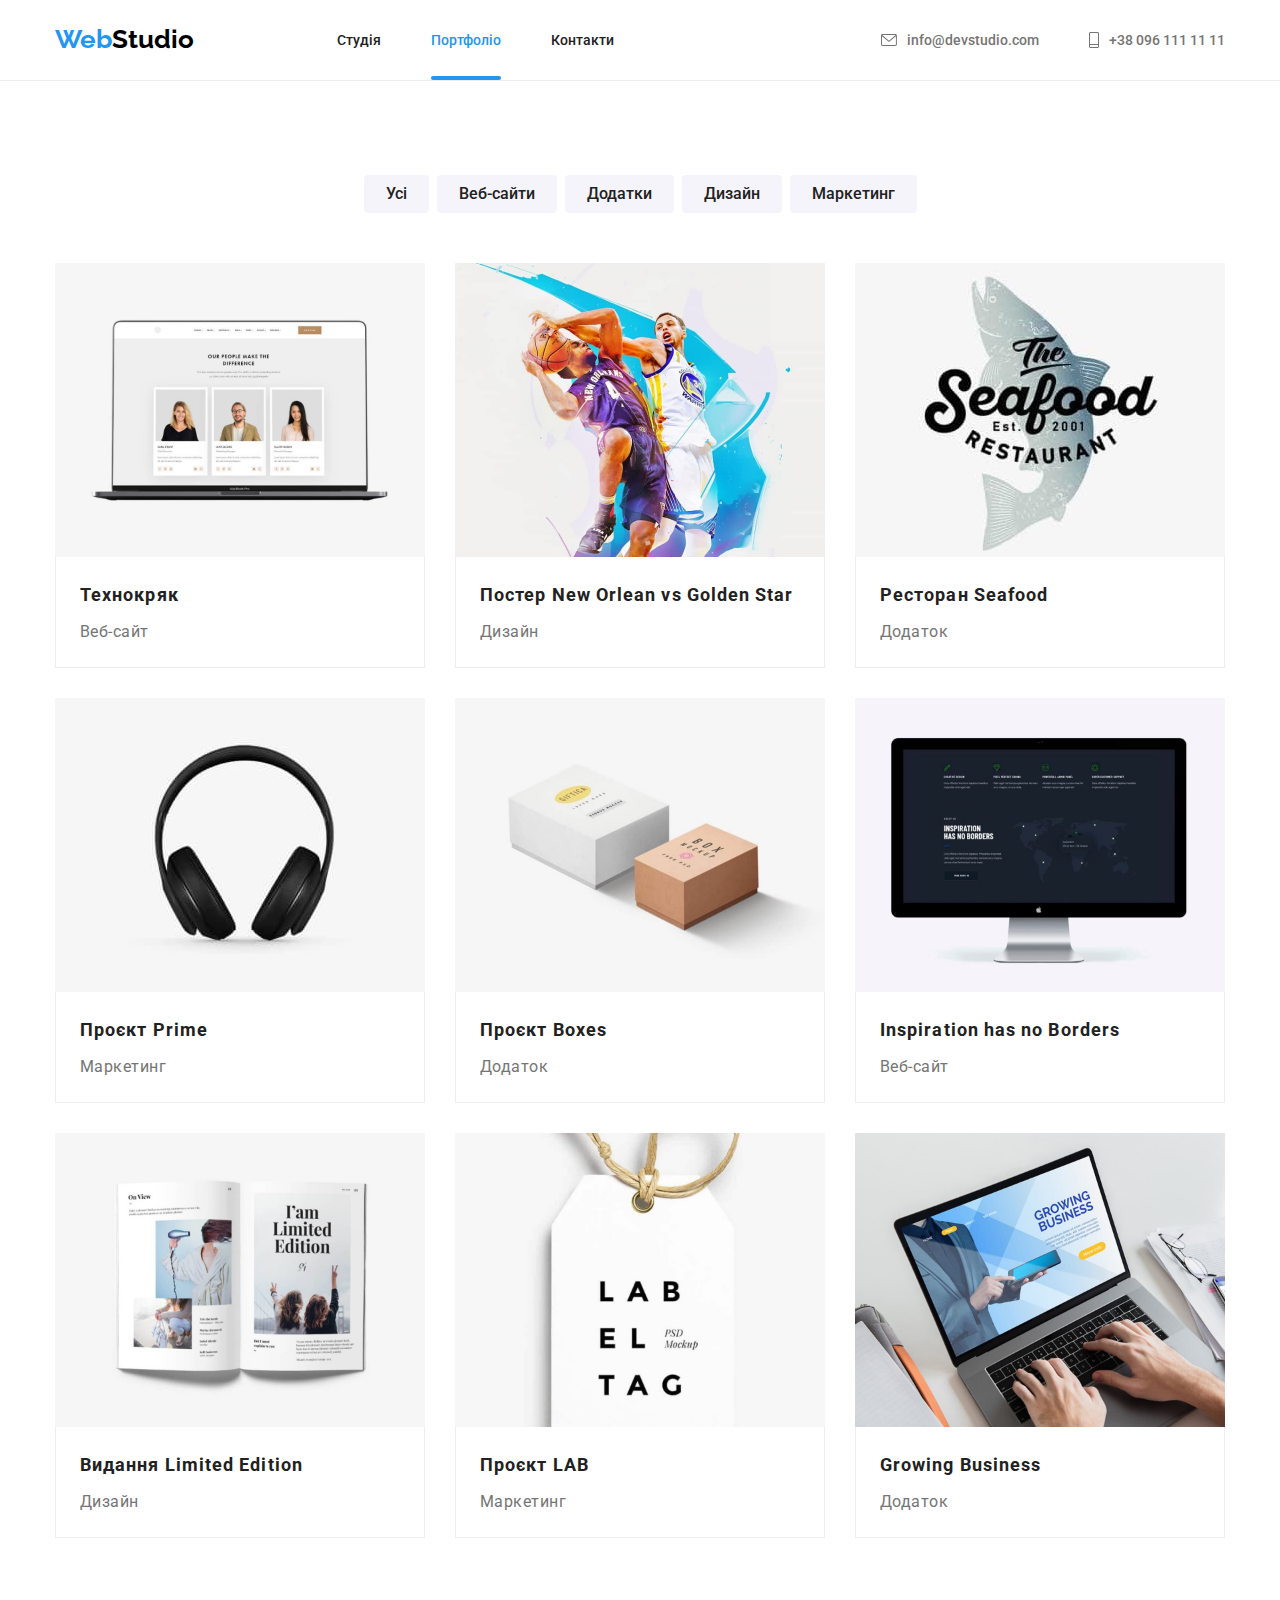
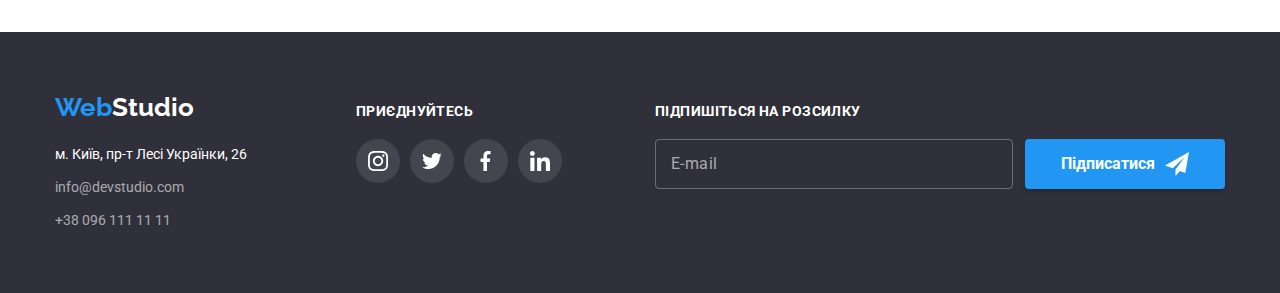
==== portfolio.html @ 1f41b93c "Initial commit" ====
<!DOCTYPE html>
<html lang="uk">
  <head>
    <meta charset="UTF-8" />
    <meta http-equiv="X-UA-Compatible" content="IE=edge" />
    <meta name="viewport" content="width=device-width, initial-scale=1.0" />
    <title>Портфоліо</title>
    <!-- шрифти -->
    <link rel="preconnect" href="https://fonts.googleapis.com" />
    <link rel="preconnect" href="https://fonts.gstatic.com" crossorigin />
    <link
      href="https://fonts.googleapis.com/css2?family=Raleway:wght@700&family=Roboto:wght@400;500;700;900&display=swap"
      rel="stylesheet"
    />
    <!-- нормалізатор -->
    <link
      rel="stylesheet"
      href="https://cdnjs.cloudflare.com/ajax/libs/modern-normalize/1.1.0/modern-normalize.min.css"
    />
    <!-- стилі -->
    <link rel="stylesheet" href="./css/styles.css" />
  </head>
  <body>
    <header class="top-line">
      <div class="container mein-line">
        <nav class="nav-sector">
          <a class="link logo-link" href="./index.html"><span class="logo">Web</span>Studio</a>
          <ul class="site-nav list">
            <li class="item"><a class="link connect" href="./index.html">Студія</a></li>
            <li class="item">
              <a class="link connect current" href="./portfolio.html">Портфоліо</a>
            </li>
            <li class="item"><a class="link connect" href="#">Контакти</a></li>
          </ul>
        </nav>
        <ul class="contact list">
          <li class="item">
            <a class="link connect" href="mailto:info@devstudio.com">
              <svg class="icon" width="16" height="12">
                <use href="./images/icons.svg#envelope"></use></svg
              >info@devstudio.com
            </a>
          </li>
          <li class="item">
            <a class="link connect" href="tel:+380961111111">
              <svg class="icon" width="10" height="16">
                <use href="./images/icons.svg#phone"></use></svg
              >+38 096 111 11 11</a
            >
          </li>
        </ul>
      </div>
    </header>
    <main>
      <div class="container">
        <section class="section">
          <!--невидимий заголовок-->
          <h1 class="visually-hidden">Приклади робіт</h1>
          <!--фільтри робіт-->
          <ul class="list btn-line">
            <li class="list-btn">
              <button class="button button-filter" type="button">Усі</button>
            </li>
            <li class="list-btn">
              <button class="button button-filter" type="button">Веб-сайти</button>
            </li>
            <li class="list-btn">
              <button class="button button-filter" type="button">Додатки</button>
            </li>
            <li class="list-btn">
              <button class="button button-filter" type="button">Дизайн</button>
            </li>
            <li class="list-btn">
              <button class="button button-filter" type="button">Маркетинг</button>
            </li>
          </ul>
          <ul class="list portfolio">
            <li class="portfolio-box">
              <a class="link" href="http://" target="_blank" rel="noopener noreferrer nofollow">
                <div class="cover">
                  <div class="overlay">
                    <p class="job-description">
                      Ресурс пропонує комплексні пропозиції з різним рівнем функціоналу та сервісів.
                      Все це дозволить відвідувачу отримати вичерпні відомості про компанію чи
                      приватну особу.
                    </p>
                  </div>
                  <img
                    class="image"
                    src="./images/portfolio/img-8.jpeg"
                    alt="відкрита веб-сторінка на ноутбуці"
                    width="370"
                    height="294"
                  />
                </div>
                <div class="text-content">
                  <h3 class="box-subtitle">Технокряк</h3>
                  <p class="desc">Веб-сайт</p>
                </div>
              </a>
            </li>
            <li class="portfolio-box">
              <a class="link" href="http://" target="_blank" rel="noopener noreferrer nofollow">
                <div class="cover">
                  <div class="overlay">
                    <p class="job-description">
                      Ресурс пропонує комплексні пропозиції з різним рівнем функціоналу та сервісів.
                      Все це дозволить відвідувачу отримати вичерпні відомості про компанію чи
                      приватну особу.
                    </p>
                  </div>
                  <img
                    class="image"
                    src="./images/portfolio/img-9.jpeg"
                    alt="Два гравця баскетболу у грі"
                    width="370"
                    height="294"
                  />
                </div>
                <div class="text-content">
                  <h3 class="box-subtitle">
                    Постер <span lang="en">New Orlean vs Golden Star</span>
                  </h3>
                  <p class="desc">Дизайн</p>
                </div>
              </a>
            </li>
            <li class="portfolio-box">
              <a class="link" href="http://" target="_blank" rel="noopener noreferrer nofollow">
                <div class="cover">
                  <div class="overlay">
                    <p class="job-description">
                      Ресурс пропонує комплексні пропозиції з різним рівнем функціоналу та сервісів.
                      Все це дозволить відвідувачу отримати вичерпні відомості про компанію чи
                      приватну особу.
                    </p>
                  </div>
                  <img
                    class="image"
                    src="./images/portfolio/img-10.jpeg"
                    alt="логотип ресторану морська їжа з малюнком риби"
                    width="370"
                    height="294"
                  />
                </div>
                <div class="text-content">
                  <h3 class="box-subtitle">Ресторан <span lang="en">Seafood</span></h3>
                  <p class="desc">Додаток</p>
                </div>
              </a>
            </li>
            <li class="portfolio-box">
              <a class="link" href="http://" target="_blank" rel="noopener noreferrer nofollow">
                <div class="cover">
                  <div class="overlay">
                    <p class="job-description">
                      Ресурс пропонує комплексні пропозиції з різним рівнем функціоналу та сервісів.
                      Все це дозволить відвідувачу отримати вичерпні відомості про компанію чи
                      приватну особу.
                    </p>
                  </div>
                  <img
                    class="image"
                    src="./images/portfolio/img-11.jpeg"
                    alt="Навушники"
                    width="370"
                    height="294"
                  />
                </div>
                <div class="text-content">
                  <h3 class="box-subtitle">Проєкт <span lang="en">Prime</span></h3>
                  <p class="desc">Маркетинг</p>
                </div>
              </a>
            </li>
            <li class="portfolio-box">
              <a class="link" href="http://" target="_blank" rel="noopener noreferrer nofollow">
                <div class="cover">
                  <div class="overlay">
                    <p class="job-description">
                      Ресурс пропонує комплексні пропозиції з різним рівнем функціоналу та сервісів.
                      Все це дозволить відвідувачу отримати вичерпні відомості про компанію чи
                      приватну особу.
                    </p>
                  </div>
                  <img
                    class="image"
                    src="./images/portfolio/img-12.jpeg"
                    alt="дві коробки"
                    width="370"
                    height="294"
                  />
                </div>

                <div class="text-content">
                  <h3 class="box-subtitle">Проєкт <span lang="en">Boxes</span></h3>
                  <p class="desc">Додаток</p>
                </div>
              </a>
            </li>
            <li class="portfolio-box">
              <a class="link" href="http://" target="_blank" rel="noopener noreferrer nofollow">
                <div class="cover">
                  <div class="overlay">
                    <p class="job-description">
                      Ресурс пропонує комплексні пропозиції з різним рівнем функціоналу та сервісів.
                      Все це дозволить відвідувачу отримати вичерпні відомості про компанію чи
                      приватну особу.
                    </p>
                  </div>
                  <img
                    class="image"
                    src="./images/portfolio/img-13.jpeg"
                    alt="сторінка веб-сайту на моніторі"
                    width="370"
                    height="294"
                  />
                </div>

                <div class="text-content">
                  <h3 class="box-subtitle" lang="en">Inspiration has no Borders</h3>
                  <p class="desc">Веб-сайт</p>
                </div>
              </a>
            </li>
            <li class="portfolio-box">
              <a class="link" href="http://" target="_blank" rel="noopener noreferrer nofollow">
                <div class="cover">
                  <div class="overlay">
                    <p class="job-description">
                      Ресурс пропонує комплексні пропозиції з різним рівнем функціоналу та сервісів.
                      Все це дозволить відвідувачу отримати вичерпні відомості про компанію чи
                      приватну особу.
                    </p>
                  </div>
                  <img
                    class="image"
                    src="./images/portfolio/img-14.jpeg"
                    alt="книга, лимітоване видавництво"
                    width="370"
                    height="294"
                  />
                </div>

                <div class="text-content">
                  <h3 class="box-subtitle">Видання <span lang="en">Limited Edition</span></h3>
                  <p class="desc">Дизайн</p>
                </div>
              </a>
            </li>
            <li class="portfolio-box">
              <a class="link" href="http://" target="_blank" rel="noopener noreferrer nofollow">
                <div class="cover">
                  <div class="overlay">
                    <p class="job-description">
                      Ресурс пропонує комплексні пропозиції з різним рівнем функціоналу та сервісів.
                      Все це дозволить відвідувачу отримати вичерпні відомості про компанію чи
                      приватну особу.
                    </p>
                  </div>
                  <img
                    class="image"
                    src="./images/portfolio/img-15.jpeg"
                    alt="Лейбл магазину"
                    width="370"
                    height="294"
                  />
                </div>

                <div class="text-content">
                  <h3 class="box-subtitle">Проєкт <span lang="en">LAB</span></h3>
                  <p class="desc">Маркетинг</p>
                </div>
              </a>
            </li>
            <li class="portfolio-box">
              <a class="link" href="http://" target="_blank" rel="noopener noreferrer nofollow">
                <div class="cover">
                  <div class="overlay">
                    <p class="job-description">
                      Ресурс пропонує комплексні пропозиції з різним рівнем функціоналу та сервісів.
                      Все це дозволить відвідувачу отримати вичерпні відомості про компанію чи
                      приватну особу.
                    </p>
                  </div>
                  <img
                    class="image"
                    src="./images/portfolio/img-16.jpeg"
                    alt="Людина працюе за ноутбуком"
                    width="370"
                    height="294"
                  />
                </div>
                <div class="text-content">
                  <h3 class="box-subtitle" lang="en">Growing Business</h3>
                  <p class="desc">Додаток</p>
                </div>
              </a>
            </li>
          </ul>
        </section>
      </div>
    </main>
    <footer class="page-footer">
      <div class="container footer-conteiner">
        <div class="footer-link">
          <a class="link logo-link logo-footer" href="./index.html"
            ><span class="logo">Web</span>Studio</a
          >
          <address>
            <ul class="list address">
              <li class="address-item">
                <a
                  class="link reach"
                  href="https://goo.gl/maps/CPtrU1FHBa2aNyZL9"
                  target="_blank"
                  rel="noopener noreferrer nofollow"
                  >м. Київ, пр-т Лесі Українки, 26</a
                >
              </li>
              <li class="address-item">
                <a class="link connect contact-address" href="mailto:info@devstudio.com"
                  >info@devstudio.com</a
                >
              </li>
              <li class="address-item">
                <a class="link connect contact-address" href="tel:+380961111111"
                  >+38 096 111 11 11</a
                >
              </li>
            </ul>
          </address>
        </div>
        <div class="social-bloc">
          <p class="welcome-text"><strong>приєднуйтесь</strong></p>
          <ul class="list social-links">
            <li class="item social-item">
              <a class="link social-link welcome-link" href="#" aria-label="instagram">
                <svg class="icon">
                  <use href="./images/icons.svg#instagram"></use>
                </svg>
              </a>
            </li>
            <li class="item social-item">
              <a class="link social-link welcome-link" href="#" aria-label="twitter">
                <svg class="icon">
                  <use href="./images/icons.svg#twitter"></use>
                </svg>
              </a>
            </li>
            <li class="item social-item">
              <a class="link social-link welcome-link" href="#" aria-label="facebook">
                <svg class="icon">
                  <use href="./images/icons.svg#facebook"></use>
                </svg>
              </a>
            </li>
            <li class="item social-item">
              <a class="link social-link welcome-link" href="#" aria-label="linkedin">
                <svg class="icon">
                  <use href="./images/icons.svg#linkedin"></use>
                </svg>
              </a>
            </li>
          </ul>
        </div>
        <div class="subscribe">
          <p class="welcome-text"><strong>Підпишіться на розсилку</strong></p>
          <form class="form-footer js-speaker-form">
            <input type="email" class="form-input-footer" name="email" id="mail" />
            <label for="mail" class="form-label-footer">E-mail</label>
            <button class="button button-hero btn-submit" type="submit">
              Підписатися<svg class="icon" width="24" height="24">
                <use href="./images/icons.svg#send"></use>
              </svg>
            </button>
          </form>
        </div>
      </div>
    </footer>
  </body>
</html>
---- css/styles.css ----
:root {
  /* шрифти */
  --font-family-primary: "Roboto", sans-serif;
  --font-weight-more: 700;
  --font-weight-less: 500;
  --font-size-more: 16px;
  --font-size-less: 14px;
  /* колор */
  --color-primary: #757575;
  --color-secondary: #212121;
  --color-brand: #2f303a;
  --color-img-overlay: rgba(47, 48, 58, 0.4);
  --color-accent: #2196f3;
  --top-line-bg: #ffffff;
  --color-background: #ffffff;
  --color-background-light: #f5f4fa;
  --color-logo: #000000;
  --color-logo-footer: #ffffff;
  --color-hero: #ffffff;
  --color-white: #ffffff;
  --color-activ-btn: #188ce8;
  --color-header-border: #ececec;
  --color-border-box: #eeeeee;
  --color-icon: #afb1b8;
  --color-contact-tooter: rgba(255, 255, 255, 0.6);
  /* анімація */
  --color-background-box: rgba(33, 150, 243, 0.9);
  --timing-function: cubic-bezier(0.4, 0, 0.2, 1);
  /*  */
  --fill-icon-dark: #212121;
}
/* спадкодавець */
body {
  background-color: var(--color-background);
  color: var(--color-primary);
  font-family: var(--font-family-primary);
  margin: 0;
}

/* скидання властивості стилей */
.list {
  list-style: none;
  padding: 0;
  margin: 0;
}

.image {
  display: block;
  max-width: 100%;
  height: auto;
}

.link {
  text-decoration: none;
}

/* кнопка загальні властивості */
.button {
  border: none;
  margin-top: 0;
  margin-bottom: 0;
  cursor: pointer;
  border-radius: 4px;
  font-family: inherit;
  font-size: var(--font-size-more);
}

/* Порядок оформлення стилів:
1. Позиціювання єлементів
2. Блочна модель (геометрія)
3. Кольор та текст
4. Ефекти (аніації, переходи) */

/* Оформлення блоків */
.container {
  width: 1200px;
  margin-left: auto;
  margin-right: auto;
  padding: 0 15px;
}

/* heder */
.top-line {
  background-color: var(--top-line-bg);
  border-bottom: 1px solid var(--color-header-border);
}

/*logo*/
.logo {
  color: var(--color-accent);
}

.logo-link {
  margin-right: 93px;
  color: var(--color-logo);
  font-family: "Raleway", sans-serif;
  font-weight: 700;
  font-size: 26px;
  line-height: 1.2;
  text-decoration: none;
}

/*  header */
.mein-line {
  display: flex;
}
/* Site nav*/
.nav-sector {
  display: flex;
  align-items: center;
  gap: 50px;
}
.site-nav {
  display: flex;
  gap: 50px;
}

.site-nav .connect {
  display: block;
  padding: 32px 0;
  color: var(--color-secondary);
  font-weight: var(--font-weight-less);
  font-size: var(--font-size-less);
  line-height: 1.143;
}

.connect {
  transition: color 250ms var(--timing-function);
}

.site-nav .connect:hover,
.site-nav .connect:focus {
  color: var(--color-accent);
}

.site-nav .connect.current {
  color: var(--color-accent);
}
.site-nav .item {
  text-decoration: unset;
  text-decoration-line: var(--color-accent);
}
/*contact*/
.contact {
  display: flex;
  margin-left: auto;
  gap: 50px;
}

.current {
  position: relative;
}

.current::after {
  content: "";
  position: absolute;
  left: 0;
  bottom: 0;
  display: block;
  width: 100%;
  height: 4px;
  border-radius: 2px;
  background-color: var(--color-accent);
}

/* Мейл. тел. */
.contact .connect {
  display: flex;
  padding: 32px 0;
  gap: 10px;
  color: var(--color-primary);
  font-weight: var(--font-weight-less);
  font-size: var(--font-size-less);
  fill: currentColor;
  line-height: 1.143;
}

.contact .connect:hover,
.contact .connect:focus {
  color: var(--color-accent);
}

/* іконки мейл. тел. */
.connect .icon {
  align-self: center;
}

/* hero */
.hero {
  text-align: center;
  padding-top: 200px;
  padding-bottom: 200px;
  max-width: 1600px;
  margin: 0 auto;
  background-color: var(--color-brand);
  background-image: linear-gradient(to right, var(--color-img-overlay), var(--color-img-overlay)),
    url(../images/studio/Img-team.jpeg);
  background-repeat: no-repeat;
  background-size: cover;
  background-position: center;
}

.hero-title {
  margin: 0 auto;
  margin-bottom: 30px;
  text-transform: uppercase;
  text-align: center;
  letter-spacing: 0.06em;
  width: 696px;
  color: var(--color-hero);
  font-weight: 900;
  font-size: 44px;
  line-height: 1.364;
}

.button-hero {
  padding: 10px 32px;
  min-width: 216px;
  align-items: center;
  text-align: center;
  color: var(--color-white);
  background-color: var(--color-accent);
  box-shadow: 0px 4px 4px rgba(0, 0, 0, 0.15);
  font-weight: var(--font-weight-more);
  line-height: 1.9;

  transition: background-color 250ms var(--timing-function);
}
/* активна кнопка в герої*/
.button-hero:hover,
.button-hero:focus {
  background-color: var(--color-activ-btn);
  box-shadow: 0px 4px 4px rgba(0, 0, 0, 0.15);
}
/* section */
.section {
  padding-top: 94px;
  padding-bottom: 94px;
}

/* переваги студії */
.merit {
  display: flex;
  max-width: 1170px;
  height: 248px;
  gap: 30px;
}

.visually-hidden {
  position: absolute;
  white-space: nowrap;
  width: 1px;
  height: 1px;
  overflow: hidden;
  border: 0;
  padding: 0;
  clip: rect(0 0 0 0);
  clip-path: inset(50%);
  margin: -1px;
}

.list-merit {
  width: 270px;
}

.thumb {
  display: flex;
  align-items: center;
  justify-content: center;
  height: 120px;
  background-color: var(--color-background-light);
  border-radius: 4px;
  margin-bottom: 30px;
}

.section-subtitle {
  margin-top: 0px;
  margin-bottom: 10px;
  text-align: center;

  color: var(--color-secondary);
  font-weight: var(--font-weight-more);
  font-size: var(--font-size-less);
  line-height: 1.143;
}

.member {
  margin-bottom: 30px;
}

/* чим ми займаемося */
.section-work {
  padding-top: 0;
}
.section-title {
  margin-top: 0;
  margin-bottom: 50px;
  text-align: center;
  color: var(--color-secondary);
  font-weight: var(--font-weight-more);
  font-size: 36px;
  line-height: 1.2;
}

.work {
  display: flex;
  gap: 30px;
}
.work-foto {
  position: relative;
}

.work-overley {
  position: absolute;
  bottom: 0;
  right: 0;
  width: 100%;
  height: 70px;

  background: rgba(47, 48, 58, 0.8);
}

.work-subtitle {
  padding: 27px 0;
  margin: 0;
  color: var(--color-white);
  font-size: var(--font-size-less);
  line-height: 1.143;
  letter-spacing: 0.03em;
  text-align: center;
  text-transform: uppercase;
}

/* наша команда */
.section-team {
  background-color: var(--color-background-light);
}

.team {
  display: flex;
  gap: 30px;
}

.team-list {
  background-color: var(--color-white);
  box-shadow: 0px 1px 3px rgba(0, 0, 0, 0.12), 0px 1px 1px rgba(0, 0, 0, 0.14),
    0px 2px 1px rgba(0, 0, 0, 0.2);
  border-radius: 0px 0px 4px 4px;
}

.desc-text {
  margin-top: 0;
  margin-bottom: 16px;
  text-align: center;

  font-size: var(--font-size-more);
  line-height: 1.2;
}

/* блок посилань на соцмережи */
.social-links {
  display: flex;
  align-items: center;
  justify-content: center;
  margin: 0 auto;
  gap: 10px;
  margin-bottom: 30px;
}

/* посилання на соцмережи */
.social-item {
  width: 44px;
  height: 44px;
}

.item .social-link {
  display: flex;
  align-items: center;
  justify-content: center;
  border-radius: 50%;
  width: 100%;
  height: 100%;
  color: var(--color-icon);
  fill: currentColor;

  transition: background-color 250ms var(--timing-function), color 250ms var(--timing-function);
}

.social-link .icon {
  width: 20px;
  height: 20px;
}

.item .social-link:hover,
.item .social-link:focus {
  background-color: var(--color-accent);
  color: var(--color-white);
}

/* Постійні кліенти */
.clients {
  display: flex;
  gap: 30px;
}

.clients-item {
  width: 170px;
  height: 92px;
}

.clients-link {
  display: flex;
  align-items: center;
  justify-content: center;
  width: 100%;
  height: 100%;
}

.clients-link .thumb-icon {
  width: 170px;
  height: 92px;
  fill: var(--color-icon);
  padding: 0 32px;
  border: 1px solid var(--color-icon);
  border-radius: 4px;

  transition: fill 250ms var(--timing-function), border-color 250ms var(--timing-function);
}

.clients-link .thumb-icon:hover {
  fill: var(--color-accent);
  border-color: var(--color-accent);
}

/* futer */
.page-footer {
  padding-top: 60px;
  padding-bottom: 60px;

  background-color: var(--color-brand);
}

.footer-conteiner {
 display: flex;
  align-items: baseline;
  gap: 93px;
}

.footer-link {
  min-width: 208px;
}
/* logo */
.logo-footer {
  color: var(--color-logo-footer);
}
/* address */
.address {
  margin-top: 20px;
}

.address-item {
  margin-bottom: 9px;
}
.address-item:last-child {
  margin-bottom: 0;
}
.reach {
  color: var(--color-white);
  font-style: normal;
  font-weight: inherit;
  font-size: var(--font-size-less);
  line-height: 1.714;

  transition: color 250ms var(--timing-function);
}

.reach:hover,
.reach:focus {
  color: var(--color-accent);
}

.contact-address {
  color: rgba(255, 255, 255, 0.6);
  font-style: normal;
  font-weight: inherit;
  font-size: var(--font-size-less);
  line-height: 1.714;
  transition: color 250ms var(--timing-function);
}

.contact-address:hover,
.contact-address:focus {
  color: var(--color-accent);
}

/* запрошення у футорі */

.welcome-text {
  text-transform: uppercase;
  font-size: 14px;
  line-height: 1.143;
  letter-spacing: 0.03em;
  color: var(--color-white);
  margin: 0;
  margin-bottom: 20px;
}

.welcome-link {
  background: rgba(255, 255, 255, 0.1);
}

.welcome-link .icon {
  fill: var(--color-white);
}


.form-footer {
  position: relative;
  display: flex;
  align-items: center;
  justify-content: center;
  gap: 12px;
}

.form-footer > .btn-submit {
  display: flex;
  align-items: center;
  justify-content: center;
  min-width: 200px;
  fill: currentColor;
  gap: 10px;
}

.form-footer .form-input-footer {
  width: 358px;
  height: 50px;
  padding: 15px 16px;
  background-color: transparent;
  border: 1px solid rgba(255, 255, 255, 0.3);
  filter: drop-shadow(0px 4px 4px rgba(0, 0, 0, 0.15));
  border-radius: 4px;
  opacity: 1;
  font-size: 16px;
  line-height: 1.25;
  letter-spacing: 0.03em;

  color: rgba(255, 255, 255, 0.6);
}

.form-input-footer:focus + .form-label-footer {
  opacity: 0;
}

.form-label-footer {
  position: absolute;
  top: 15px;
  left: 16px;
  display: flex;
  align-items: center;
  font-size: 16px;
  line-height: 1.25;
  letter-spacing: 0.03em;

  color: rgba(255, 255, 255, 0.6);
}

/* porfolio */
/* кнопки фільтр */
.btn-line {
  display: flex;
  justify-content: center;
  margin-bottom: 50px;
  gap: 8px;
}

.button-filter {
  padding: 6px 22px;
  color: var(--color-secondary);
  background: var(--color-background-light);
  font-weight: var(--font-weight-less);
  line-height: 1.625;

  transition: color 250ms var(--timing-function), background-color 250ms var(--timing-function),
    box-shadow 250ms var(--timing-function);
}

.button-filter:hover,
.button-filter:focus {
  background-color: var(--color-accent);
  color: var(--color-white);
  box-shadow: 0px 3px 1px rgba(0, 0, 0, 0.1), 0px 1px 2px rgba(0, 0, 0, 0.08),
    0px 2px 2px rgba(0, 0, 0, 0.12);
}

.button-filter:active {
  background-color: var(--color-activ-btn);
}

/* список робіт */
.portfolio {
  display: flex;
  flex-wrap: wrap;
  gap: 30px;
}
.portfolio-box {
  flex-basis: calc((100% - 60px) / 3);
  transition: box-shadow 250ms var(--timing-function);
}

/* обкладинка */
.cover {
  position: relative;
  overflow: hidden;
}
.overlay {
  position: absolute;
  top: 0;
  left: 0;
  width: 100%;
  height: 100%;
  background-color: var(--color-background-box);

  transform: translateY(100%);
  transition: transform 250ms var(--timing-function);
}

.portfolio-box:hover .overlay {
  transform: translateY(0);
}

.overlay:hover,
.overlay:focus {
  transform: translateY(0);
}

/* опис роботи */
.job-description {
  color: var(--color-white);
  padding: 63px 24px;
  font-size: 18px;
  line-height: 1.555;
  letter-spacing: 0.03em;
}

.text-content {
  padding: 20px 24px;
  border: 1px solid var(--color-border-box);
  border-top: 0;
}

.portfolio-box:hover,
.portfolio-box:focus {
  box-shadow: 0px 1px 1px rgba(0, 0, 0, 0.12), 0px 4px 4px rgba(0, 0, 0, 0.06),
    1px 4px 6px rgba(0, 0, 0, 0.16);
}

.post-text {
  font-size: var(--font-size-less);
  line-height: 1.714;
}

.box-subtitle {
  margin: 0;
  color: var(--color-secondary);
  font-weight: var(--font-weight-more);
  font-size: 18px;
  line-height: 2;
  letter-spacing: 0.06em;
  white-space: nowrap;
  overflow: hidden;
  text-overflow: ellipsis;
}

.desc {
  margin: 0;
  margin-top: 4px;
  color: var(--color-primary);
  font-size: var(--font-size-more);
  line-height: 1.875;
  letter-spacing: 0.03em;
}

/* чи буде кращим використати для фону у герої контейнер .container-fluid ? */

.bacdrop {
  position: fixed;
  top: 0;
  left: 0;
  width: 100%;
  height: 100%;
  background-color: rgba(47, 48, 58, 0.4);

  opacity: 1;
  transition: opacity 250ms var(--timing-function);
}

.bacdrop.is-hidden {
  opacity: 0;
  pointer-events: none;
}

.bacdrop.is-hidden .modal {
  transform: translate(-50%, -50%) scale(2.4);
}

.modal {
  position: absolute;
  top: 50%;
  left: 50%;

  width: 528px;
  height: 581px;

  background: var(--color-white);
  box-shadow: 0px 1px 3px rgba(0, 0, 0, 0.12), 0px 1px 1px rgba(0, 0, 0, 0.14),
    0px 2px 1px rgba(0, 0, 0, 0.2);
  border-radius: 4px;

  transform: translate(-50%, -50%) scale(1);
  transition: transform 250ms var(--timing-function);
}

.btn-close {
  position: absolute;
  top: 8px;
  right: 8px;
  display: flex;
  align-items: center;
  justify-content: center;
  margin: 0;
  padding: 0;
  width: 30px;
  height: 30px;
  border-radius: 50%;
  background: var(--color-white);
  border: 1px solid rgba(0, 0, 0, 0.1);
  color: var(--color-icon);

  transition: fill 250ms var(--timing-function);
}

.btn-close:hover,
.btn-close:focus {
  fill: var(--color-accent);
}

/* оформляння форм */
/* форми у модальному вікні */

/* Порядок оформлення стилів:
1. Позиціювання єлементів
2. Блочна модель (геометрія)
3. Кольор та текст
4. Ефекти (аніації, переходи) */

textarea {
  resize: none;
}

.form {
  max-width: 528px;
  margin: 0 auto;
  padding: 40px;
  flex-direction: column;
}

.slogan {
  display: block;
  margin: 0;
  margin-bottom: 12px;
  font-size: 20px;
  line-height: 1.15;
  text-align: center;
  color: var(--color-secondary);
}

.form-field {
  position: relative;
  display: flex;
  flex-direction: column;
  margin: 0;
  margin-bottom: 10px;
}

.form-field > .form-label {
  font-size: 12px;
  line-height: 1.167;
  letter-spacing: 0.01em;
  margin-bottom: 4px;

  transition: color 250ms var(--timing-function);
}

.form-field > .form-input {
  height: 40px;
  padding: 12px 42px;
  border: 1px solid rgba(33, 33, 33, 0.2);
  border-radius: 4px;

  transition: border 250ms var(--timing-function);
}

.form-field .form-textarea {
  padding: 12px 16px;
  border: 1px solid rgba(33, 33, 33, 0.2);
  border-radius: 4px;

  transition: border 250ms var(--timing-function);
}

.form-field .form-textarea::placeholder {
  font-size: 12px;
  line-height: 1.167;
  letter-spacing: 0.01em;
  color: rgba(117, 117, 117, 0.5);
}

.form-comment {
  margin-bottom: 20px;
}

.form-field > .icon {
  position: absolute;
  top: 50%;
  left: 12px;
  fill: var(--fill-icon-dark);

  transition: fill 250ms var(--timing-function);
}

.form-input:hover,
.form-input:focus,
.form-textarea:hover,
.form-textarea:focus {
  border: 1px solid var(--color-accent);
  outline: none;
}

.form-field:hover > .icon,
.form-field:focus-within > .icon {
  fill: var(--color-accent);
}

/* прийняття умов відправки форми */

.check {
  
  display: flex;
  align-items: center;
  justify-content: center;
  margin: 0 0 30px;
}

.check > .form-label {
  position: relative;
  margin-left: 8px;
  padding-left: 23px;
  font-size: 14px;
  line-height: 1.714;
  letter-spacing: 0.03em;
  user-select: none;
}

/* .check .icon { */
  .form-label .icon {
  position: absolute;
  top: 50%;
  left: 0;
  width: 16px;
  height: 15px;
 
  border: 2px solid var(--color-secondary);
  border-radius: 2px;
  background-color: var(--color-background);

  transform: translateY(-50%);
  fill: transparent;
  transition: border-color 250ms var(--timing-function),
  background-color 250ms var(--timing-function);
  cursor: pointer;
}

  .checkbox:checked + .icon {
  background-color: var(--color-accent);
  border: transparent;
  fill: var(--color-background);
}

/* прихований чекет */
.check .checkbox {
  position: absolute;
  white-space: nowrap;
  width: 1px;
  height: 1px;
  overflow: hidden;
  border: 0;
  padding: 0;
  clip: rect(0 0 0 0);
  clip-path: inset(50%);
  margin: -1px;
}

.policy {
  color: var(--color-accent);
  transition: color 250ms var(--timing-function);
}

.policy:hover,
.policy:focus {
  color: var(--color-activ-btn);
}

/* кнопка відправки форми */
.btn-submit {
  display: flex;
  align-items: center;
  justify-content: center;
  min-width: 200px;
  margin-left: auto;
  margin-right: auto;
}
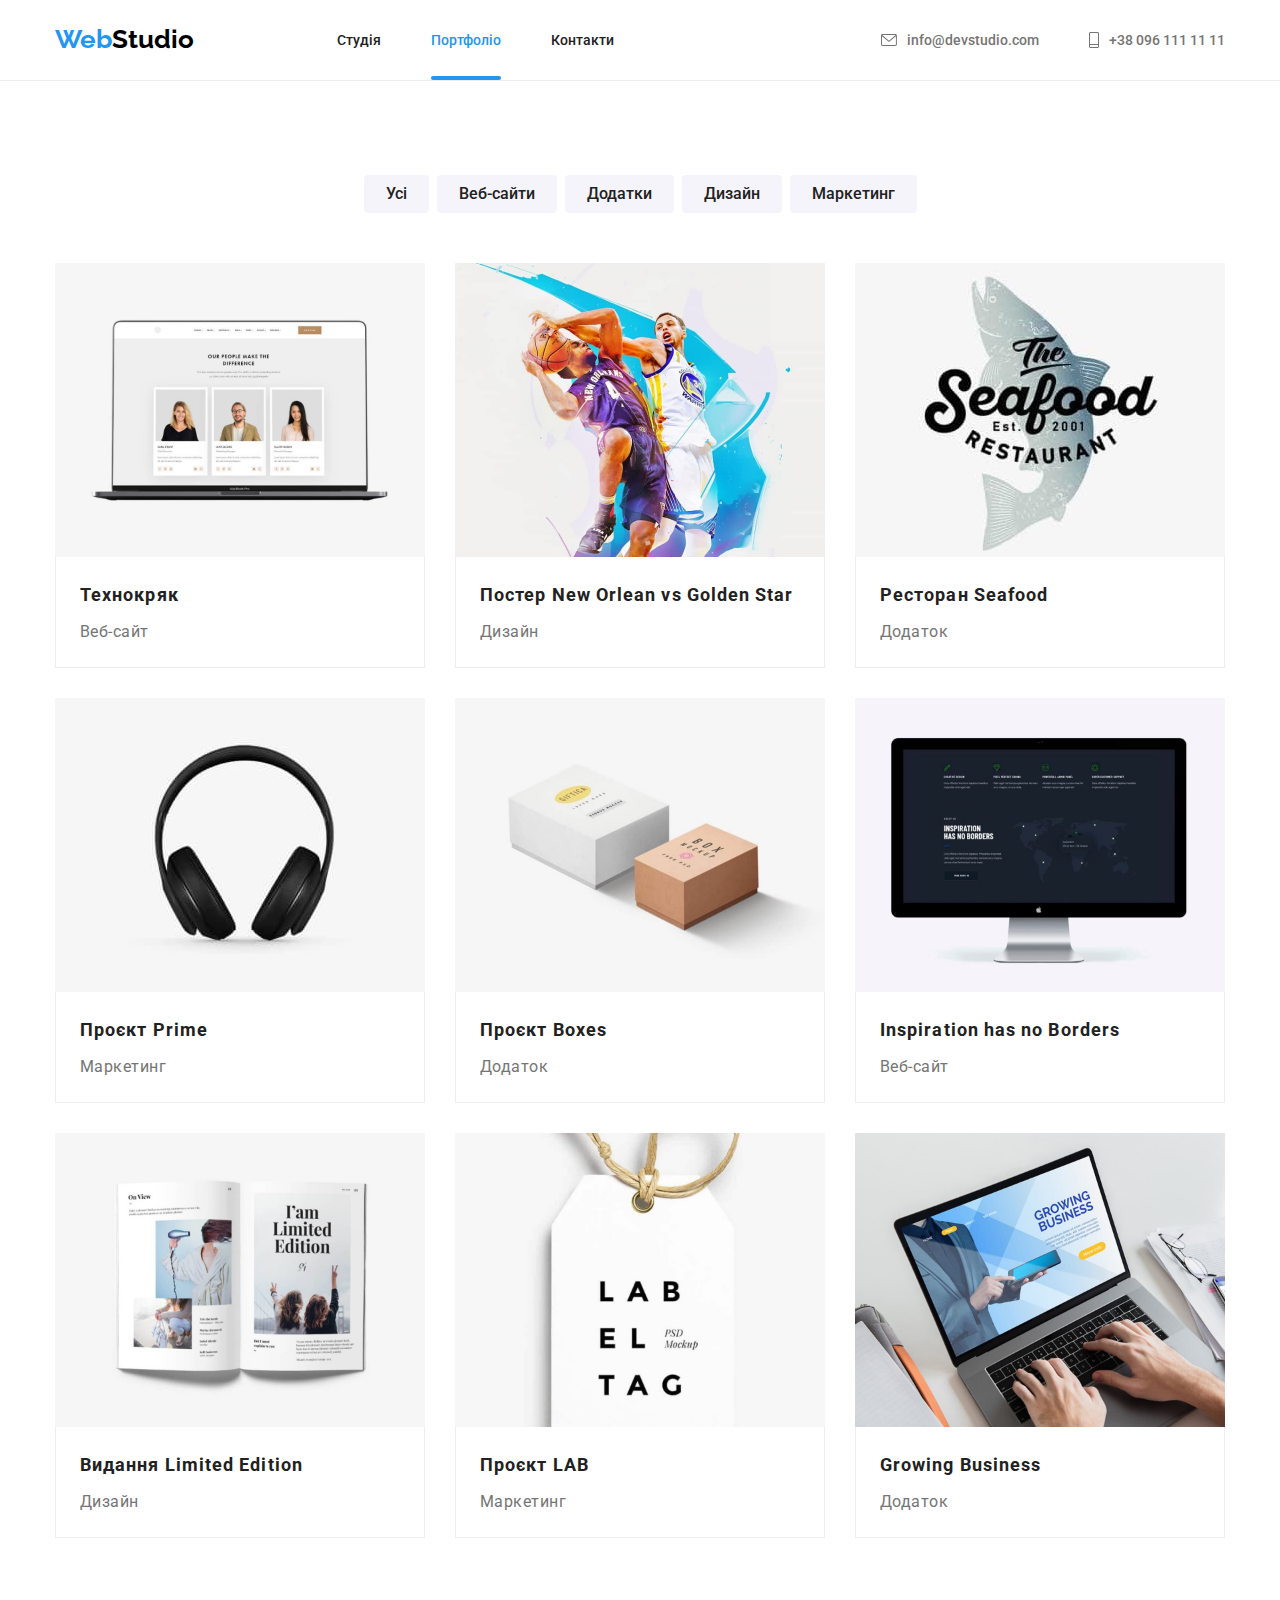
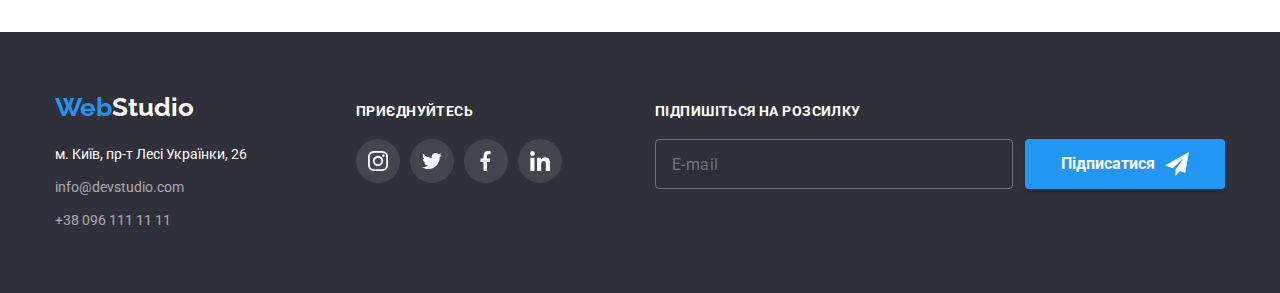
==== commit 04fc215b: "видаляе тестовий скрипт" ====
--- a/portfolio.html
+++ b/portfolio.html
@@ -367,8 +367,7 @@
         <div class="subscribe">
           <p class="welcome-text"><strong>Підпишіться на розсилку</strong></p>
           <form class="form-footer js-speaker-form">
-            <input type="email" class="form-input-footer" name="email" id="mail" />
-            <label for="mail" class="form-label-footer">E-mail</label>
+            <input type="email" class="form-input-footer" name="email" id="mail" placeholder="E-mail" />
             <button class="button button-hero btn-submit" type="submit">
               Підписатися<svg class="icon" width="24" height="24">
                 <use href="./images/icons.svg#send"></use>
--- a/css/styles.css
+++ b/css/styles.css
@@ -539,24 +539,6 @@
   border: 1px solid rgba(255, 255, 255, 0.3);
   filter: drop-shadow(0px 4px 4px rgba(0, 0, 0, 0.15));
   border-radius: 4px;
-  opacity: 1;
-  font-size: 16px;
-  line-height: 1.25;
-  letter-spacing: 0.03em;
-
-  color: rgba(255, 255, 255, 0.6);
-}
-
-.form-input-footer:focus + .form-label-footer {
-  opacity: 0;
-}
-
-.form-label-footer {
-  position: absolute;
-  top: 15px;
-  left: 16px;
-  display: flex;
-  align-items: center;
   font-size: 16px;
   line-height: 1.25;
   letter-spacing: 0.03em;
@@ -616,6 +598,7 @@
   position: absolute;
   top: 0;
   left: 0;
+  overflow: auto;
   width: 100%;
   height: 100%;
   background-color: var(--color-background-box);
@@ -635,6 +618,7 @@
 
 /* опис роботи */
 .job-description {
+  margin: 0;
   color: var(--color-white);
   padding: 63px 24px;
   font-size: 18px;
@@ -787,7 +771,6 @@
   line-height: 1.167;
   letter-spacing: 0.01em;
   margin-bottom: 4px;
-
   transition: color 250ms var(--timing-function);
 }
 
@@ -844,7 +827,6 @@
 /* прийняття умов відправки форми */
 
 .check {
-  
   display: flex;
   align-items: center;
   justify-content: center;
@@ -880,7 +862,15 @@
   cursor: pointer;
 }
 
+
   .checkbox:checked + .icon {
+  background-color: var(--color-accent);
+  border: transparent;
+  fill: var(--color-background);
+}
+
+.checkbox:hover + .icon,
+.checkbox:focus + .icon {
   background-color: var(--color-accent);
   border: transparent;
   fill: var(--color-background);
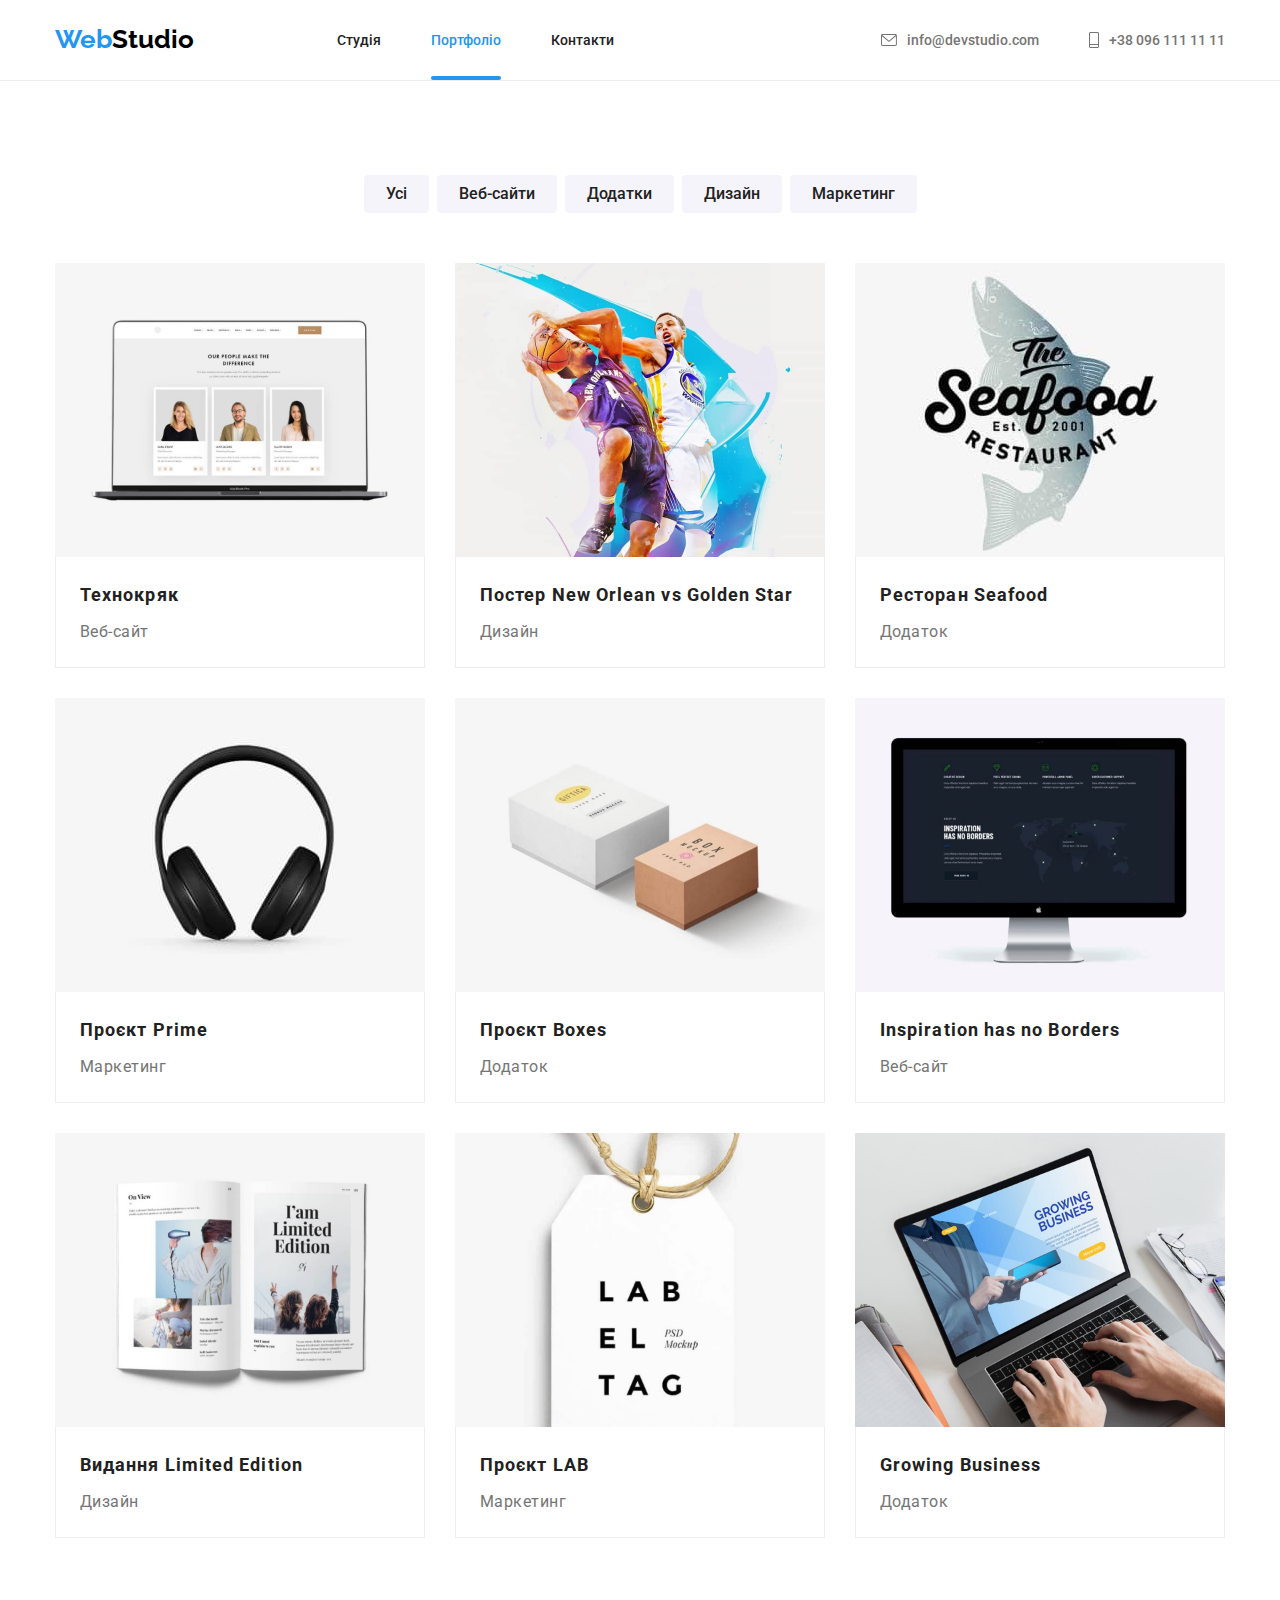
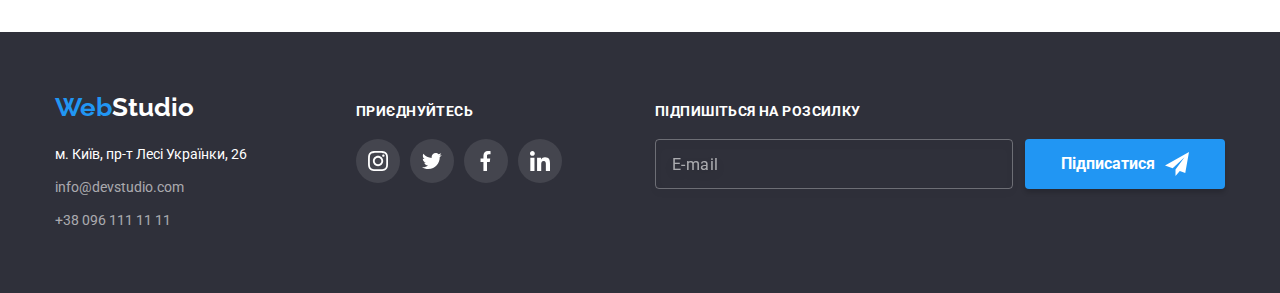
==== commit 9e1e830d: "робить правки у футорі для форми" ====
--- a/portfolio.html
+++ b/portfolio.html
@@ -76,7 +76,7 @@
           </ul>
           <ul class="list portfolio">
             <li class="portfolio-box">
-              <a class="link" href="http://" target="_blank" rel="noopener noreferrer nofollow">
+              <a class="link" href="#" target="_blank" rel="noopener noreferrer nofollow">
                 <div class="cover">
                   <div class="overlay">
                     <p class="job-description">
@@ -100,7 +100,7 @@
               </a>
             </li>
             <li class="portfolio-box">
-              <a class="link" href="http://" target="_blank" rel="noopener noreferrer nofollow">
+              <a class="link" href="#" target="_blank" rel="noopener noreferrer nofollow">
                 <div class="cover">
                   <div class="overlay">
                     <p class="job-description">
@@ -126,7 +126,7 @@
               </a>
             </li>
             <li class="portfolio-box">
-              <a class="link" href="http://" target="_blank" rel="noopener noreferrer nofollow">
+              <a class="link" href="#" target="_blank" rel="noopener noreferrer nofollow">
                 <div class="cover">
                   <div class="overlay">
                     <p class="job-description">
@@ -150,7 +150,7 @@
               </a>
             </li>
             <li class="portfolio-box">
-              <a class="link" href="http://" target="_blank" rel="noopener noreferrer nofollow">
+              <a class="link" href="#" target="_blank" rel="noopener noreferrer nofollow">
                 <div class="cover">
                   <div class="overlay">
                     <p class="job-description">
@@ -174,7 +174,7 @@
               </a>
             </li>
             <li class="portfolio-box">
-              <a class="link" href="http://" target="_blank" rel="noopener noreferrer nofollow">
+              <a class="link" href="#" target="_blank" rel="noopener noreferrer nofollow">
                 <div class="cover">
                   <div class="overlay">
                     <p class="job-description">
@@ -199,7 +199,7 @@
               </a>
             </li>
             <li class="portfolio-box">
-              <a class="link" href="http://" target="_blank" rel="noopener noreferrer nofollow">
+              <a class="link" href="#" target="_blank" rel="noopener noreferrer nofollow">
                 <div class="cover">
                   <div class="overlay">
                     <p class="job-description">
@@ -224,7 +224,7 @@
               </a>
             </li>
             <li class="portfolio-box">
-              <a class="link" href="http://" target="_blank" rel="noopener noreferrer nofollow">
+              <a class="link" href="#" target="_blank" rel="noopener noreferrer nofollow">
                 <div class="cover">
                   <div class="overlay">
                     <p class="job-description">
@@ -249,7 +249,7 @@
               </a>
             </li>
             <li class="portfolio-box">
-              <a class="link" href="http://" target="_blank" rel="noopener noreferrer nofollow">
+              <a class="link" href="#" target="_blank" rel="noopener noreferrer nofollow">
                 <div class="cover">
                   <div class="overlay">
                     <p class="job-description">
@@ -274,7 +274,7 @@
               </a>
             </li>
             <li class="portfolio-box">
-              <a class="link" href="http://" target="_blank" rel="noopener noreferrer nofollow">
+              <a class="link" href="#" target="_blank" rel="noopener noreferrer nofollow">
                 <div class="cover">
                   <div class="overlay">
                     <p class="job-description">
@@ -367,7 +367,13 @@
         <div class="subscribe">
           <p class="welcome-text"><strong>Підпишіться на розсилку</strong></p>
           <form class="form-footer js-speaker-form">
-            <input type="email" class="form-input-footer" name="email" id="mail" placeholder="E-mail" />
+            <input
+              type="email"
+              class="form-input-footer"
+              name="email"
+              id="mail"
+              placeholder="E-mail"
+            />
             <button class="button button-hero btn-submit" type="submit">
               Підписатися<svg class="icon" width="24" height="24">
                 <use href="./images/icons.svg#send"></use>
--- a/css/styles.css
+++ b/css/styles.css
@@ -5,6 +5,7 @@
   --font-weight-less: 500;
   --font-size-more: 16px;
   --font-size-less: 14px;
+
   /* колор */
   --color-primary: #757575;
   --color-secondary: #212121;
@@ -22,13 +23,17 @@
   --color-header-border: #ececec;
   --color-border-box: #eeeeee;
   --color-icon: #afb1b8;
-  --color-contact-tooter: rgba(255, 255, 255, 0.6);
+  --color-contact-footer: rgba(255, 255, 255, 0.6);
   /* анімація */
   --color-background-box: rgba(33, 150, 243, 0.9);
   --timing-function: cubic-bezier(0.4, 0, 0.2, 1);
   /*  */
   --fill-icon-dark: #212121;
-}
+
+  /* форми */
+  --border-form: 1px solid rgba(33, 33, 33, 0.2);
+}
+
 /* спадкодавець */
 body {
   background-color: var(--color-background);
@@ -156,7 +161,6 @@
   position: absolute;
   left: 0;
   bottom: 0;
-  display: block;
   width: 100%;
   height: 4px;
   border-radius: 2px;
@@ -441,7 +445,7 @@
 }
 
 .footer-conteiner {
- display: flex;
+  display: flex;
   align-items: baseline;
   gap: 93px;
 }
@@ -480,7 +484,7 @@
 }
 
 .contact-address {
-  color: rgba(255, 255, 255, 0.6);
+  color: var(--color-contact-footer);
   font-style: normal;
   font-weight: inherit;
   font-size: var(--font-size-less);
@@ -497,7 +501,7 @@
 
 .welcome-text {
   text-transform: uppercase;
-  font-size: 14px;
+  font-size: var(--font-size-less);
   line-height: 1.143;
   letter-spacing: 0.03em;
   color: var(--color-white);
@@ -512,7 +516,6 @@
 .welcome-link .icon {
   fill: var(--color-white);
 }
-
 
 .form-footer {
   position: relative;
@@ -539,11 +542,16 @@
   border: 1px solid rgba(255, 255, 255, 0.3);
   filter: drop-shadow(0px 4px 4px rgba(0, 0, 0, 0.15));
   border-radius: 4px;
-  font-size: 16px;
+  font-size: var(--font-size-more);
   line-height: 1.25;
   letter-spacing: 0.03em;
-
-  color: rgba(255, 255, 255, 0.6);
+  outline: none;
+  color: var(--color-white);
+  /* color: var(--color-contact-footer); */
+}
+
+.form-footer .form-input-footer::placeholder {
+  color: var(--color-contact-footer);
 }
 
 /* porfolio */
@@ -680,6 +688,7 @@
 
 .bacdrop.is-hidden {
   opacity: 0;
+  visibility: hidden;
   pointer-events: none;
 }
 
@@ -691,9 +700,10 @@
   position: absolute;
   top: 50%;
   left: 50%;
-
-  width: 528px;
-  height: 581px;
+  width: 100%;
+  max-width: 528px;
+  height: 100%;
+  max-height: 581px;
 
   background: var(--color-white);
   box-shadow: 0px 1px 3px rgba(0, 0, 0, 0.12), 0px 1px 1px rgba(0, 0, 0, 0.14),
@@ -731,12 +741,6 @@
 /* оформляння форм */
 /* форми у модальному вікні */
 
-/* Порядок оформлення стилів:
-1. Позиціювання єлементів
-2. Блочна модель (геометрія)
-3. Кольор та текст
-4. Ефекти (аніації, переходи) */
-
 textarea {
   resize: none;
 }
@@ -777,7 +781,7 @@
 .form-field > .form-input {
   height: 40px;
   padding: 12px 42px;
-  border: 1px solid rgba(33, 33, 33, 0.2);
+  border: var(--border-form);
   border-radius: 4px;
 
   transition: border 250ms var(--timing-function);
@@ -785,7 +789,7 @@
 
 .form-field .form-textarea {
   padding: 12px 16px;
-  border: 1px solid rgba(33, 33, 33, 0.2);
+  border: var(--border-form);
   border-radius: 4px;
 
   transition: border 250ms var(--timing-function);
@@ -840,17 +844,16 @@
   font-size: 14px;
   line-height: 1.714;
   letter-spacing: 0.03em;
-  user-select: none;
 }
 
 /* .check .icon { */
-  .form-label .icon {
+.form-label .icon {
   position: absolute;
   top: 50%;
   left: 0;
   width: 16px;
   height: 15px;
- 
+
   border: 2px solid var(--color-secondary);
   border-radius: 2px;
   background-color: var(--color-background);
@@ -858,19 +861,11 @@
   transform: translateY(-50%);
   fill: transparent;
   transition: border-color 250ms var(--timing-function),
-  background-color 250ms var(--timing-function);
+    background-color 250ms var(--timing-function);
   cursor: pointer;
 }
 
-
-  .checkbox:checked + .icon {
-  background-color: var(--color-accent);
-  border: transparent;
-  fill: var(--color-background);
-}
-
-.checkbox:hover + .icon,
-.checkbox:focus + .icon {
+.checkbox:checked + .icon {
   background-color: var(--color-accent);
   border: transparent;
   fill: var(--color-background);
